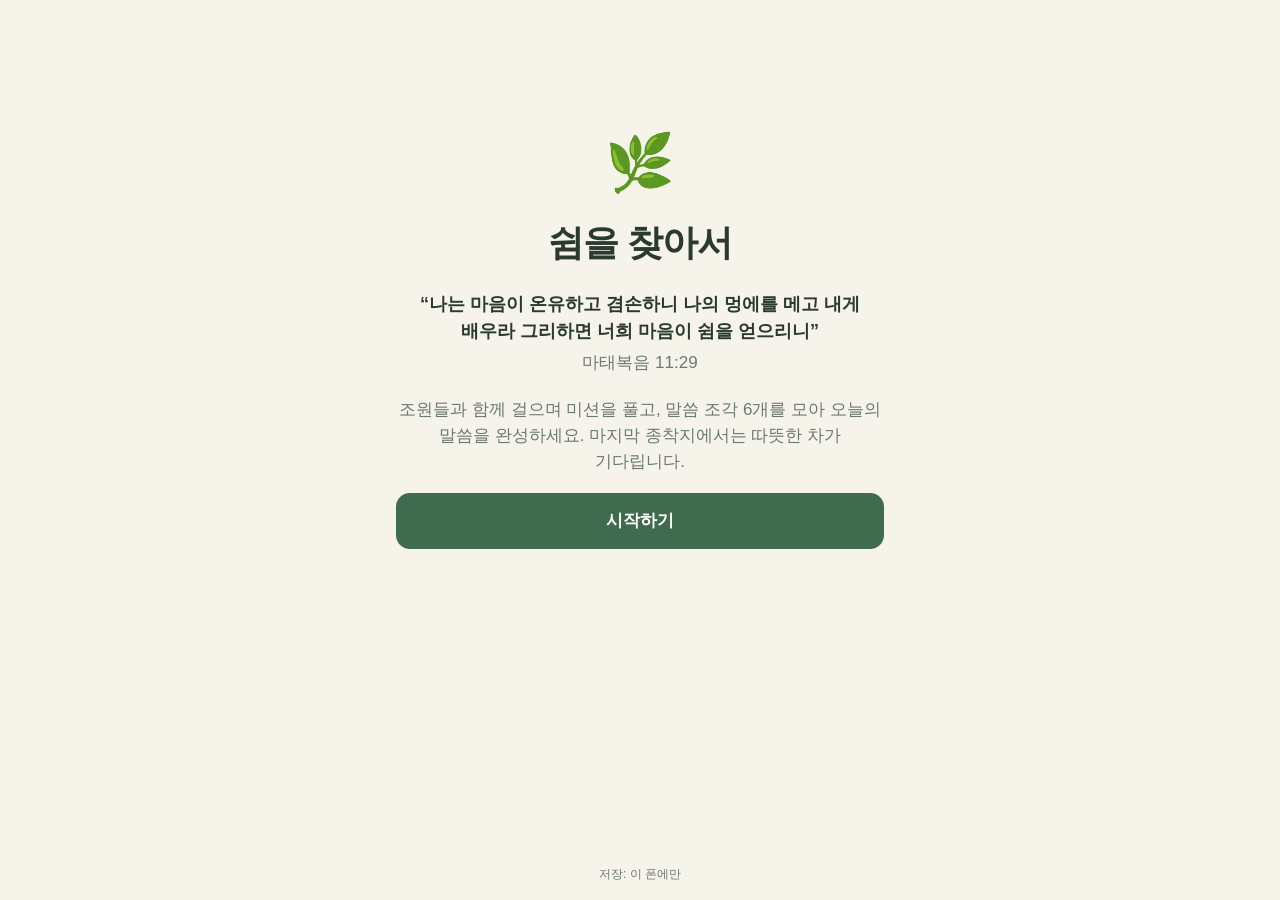
==== index.html @ 3e9741be "Add 쉼을 찾아서 mission web app for 연합예배 레크 Co-Authored-By: Claude Sonnet 5.5 <noreply@anthropic.com> Cla" ====
<!doctype html>
<html lang="ko">
<head>
<meta charset="utf-8">
<meta name="viewport" content="width=device-width, initial-scale=1, viewport-fit=cover">
<meta name="theme-color" content="#3f6b4f">
<title>쉼을 찾아서</title>
<link rel="stylesheet" href="css/style.css">
</head>
<body>
<div id="app"><p style="padding:24px">불러오는 중…</p></div>
<noscript>자바스크립트를 켜 주세요.</noscript>
<script src="js/config.js"></script>
<script src="js/data.js"></script>
<script src="js/app.js"></script>
</body>
</html>
---- css/style.css ----
:root{--bg:#f6f3ea;--card:#fff;--ink:#2b3a30;--sub:#6b7a6f;--g:#3f6b4f;--g2:#e3eee6;--warm:#d98c3f;--line:#dcd6c6;--bad:#c0504d}
*{box-sizing:border-box}
body{margin:0;background:var(--bg);color:var(--ink);font-family:-apple-system,"Apple SD Gothic Neo","Noto Sans KR","Malgun Gothic",sans-serif;font-size:17px;line-height:1.55;-webkit-text-size-adjust:100%}
#app{max-width:520px;margin:0 auto;min-height:100vh;display:flex;flex-direction:column}
.bar{display:flex;justify-content:space-between;align-items:center;padding:12px 16px;min-height:48px}
.back{color:var(--g);text-decoration:none;font-weight:600}
.who{background:var(--g2);color:var(--g);padding:2px 10px;border-radius:99px;font-size:14px;font-weight:600}
main{flex:1;padding:0 16px 24px}
.foot{padding:8px 16px 16px;text-align:center;color:var(--sub);font-size:12px}
h1{font-size:36px;margin:8px 0;letter-spacing:-1px}h2{font-size:22px;margin:4px 0 12px}h3{font-size:16px;margin:20px 0 8px;color:var(--g)}
.hero{text-align:center;padding-top:8vh}.leaf{font-size:56px}
.verse{font-size:18px;margin:20px 8px 4px;font-weight:600;word-break:keep-all}.ref{color:var(--sub);margin:0 0 20px}.lead{color:var(--sub);word-break:keep-all}
.btn{display:block;width:100%;text-align:center;background:var(--g);color:#fff;border:0;padding:15px;border-radius:14px;font-size:17px;font-weight:700;margin:16px 0 0;text-decoration:none;cursor:pointer}
.btn:disabled{opacity:.4}.btn.alt{background:var(--warm)}.btn.ghost{background:transparent;color:var(--g);border:1.5px solid var(--g)}
label{display:block;margin:16px 0 6px;font-weight:600}label.row{display:flex;gap:8px;font-weight:500;align-items:flex-start}
input[type=text],input:not([type]),textarea{width:100%;padding:13px;border:1.5px solid var(--line);border-radius:12px;font:inherit;background:#fff}
.chips{display:flex;flex-wrap:wrap;gap:8px}.chip{border:1.5px solid var(--line);background:#fff;border-radius:99px;padding:10px 16px;font:inherit;font-weight:600;color:var(--ink)}
.chip.on,.chip.pick{background:var(--g);color:#fff;border-color:var(--g)}.chip.used{opacity:.3}.chip.word{border-color:var(--g)}
.chips.line{min-height:48px;padding:8px;background:var(--g2);border-radius:12px}
.hint{color:var(--sub);font-size:14px;word-break:keep-all}.count{font-size:15px;color:var(--g);background:var(--g2);border-radius:99px;padding:2px 10px;vertical-align:middle}
.next{display:block;background:var(--g);color:#fff;border-radius:18px;padding:16px 18px;text-decoration:none;margin:14px 0}.next small{opacity:.8;display:block}.next b{font-size:24px;display:block}.next.ok{background:var(--warm)}
.steps{display:flex;flex-direction:column;gap:8px}.step{display:flex;align-items:center;gap:12px;background:var(--card);border:1.5px solid var(--line);border-radius:14px;padding:12px;text-decoration:none;color:inherit}
.step.cur{border-color:var(--g);box-shadow:0 0 0 3px var(--g2)}.step.done{opacity:.6}.dot{width:30px;height:30px;border-radius:50%;background:var(--g2);color:var(--g);display:grid;place-items:center;font-weight:700;flex:none}.step.done .dot{background:var(--g);color:#fff}
.txt{flex:1;display:flex;flex-direction:column}.txt small{color:var(--sub)}.t{font-size:12px;color:var(--sub)}
.links{display:flex;gap:8px;margin-top:16px;flex-wrap:wrap}.links a{flex:1;text-align:center;padding:12px 8px;background:#fff;border:1.5px solid var(--line);border-radius:12px;text-decoration:none;color:var(--ink);font-size:14px;font-weight:600;white-space:nowrap}
.shead{display:flex;gap:12px;align-items:center}.shead .ico{font-size:40px}.shead small{color:var(--sub)}.shead h2{margin:0}
.brief{background:#fff;border-radius:12px;padding:12px 14px;border:1px solid var(--line);word-break:keep-all}
.rules{padding-left:20px;color:var(--sub);font-size:15px;word-break:keep-all}
.timer{font-size:48px;text-align:center;font-variant-numeric:tabular-nums;font-weight:800;margin-top:8px}.timer.end{color:var(--bad)}
.kws{list-style:none;padding:0;margin:0;display:flex;flex-direction:column;gap:8px}.kw{display:flex;justify-content:space-between;gap:8px;align-items:center;background:#fff;border:1.5px solid var(--line);border-radius:12px;padding:10px 12px}.kw.ok{background:var(--g2);border-color:var(--g)}.kw button{background:var(--g);color:#fff;border:0;border-radius:8px;padding:8px 14px;font:inherit;font-weight:700}.kw button:disabled{opacity:.4}
.who2{font-size:13px;color:var(--sub);margin:12px 0 6px}
.q p{font-size:19px;font-weight:600;word-break:keep-all}.opt{display:block;width:100%;text-align:left;padding:14px;margin:8px 0;border:1.5px solid var(--line);background:#fff;border-radius:12px;font:inherit}.opt.wrong{background:#f6dcdb;border-color:var(--bad)}
.msg{margin-top:12px;color:var(--bad);font-size:15px;min-height:1em}
.clear{text-align:center;background:var(--g2);border-radius:18px;padding:24px 16px;margin:16px 0}.clear .big{font-size:26px;font-weight:800;color:var(--g)}.frag{font-size:22px;font-weight:700;margin:12px 0;word-break:keep-all}
.ok-box{background:var(--g2);border-radius:12px;padding:12px;font-weight:600;margin-top:12px}
.qrcard{text-align:center;background:#fff;border-radius:18px;padding:28px 16px;margin-top:16px;border:1.5px solid var(--line)}.word{font-size:44px;font-weight:800;color:var(--g);margin:8px 0}.story{font-size:19px;word-break:keep-all}
.prev{width:100%;border-radius:12px;margin-top:12px}
.pool{display:flex;flex-direction:column;gap:8px}.story-chip{text-align:left;padding:12px;border:1.5px solid var(--line);background:#fff;border-radius:12px;font:inherit;font-size:15px}.mk{display:inline-block;width:1.5em;color:var(--warm);font-weight:800}
.ord{display:flex;gap:8px;align-items:flex-start;background:var(--g2);border-radius:12px;padding:10px;margin-bottom:8px;font-size:15px}.ord .n{font-weight:800;color:var(--g)}.ord .tx{flex:1}.mv{display:flex;flex-direction:column;gap:4px}.mv button{border:0;background:#fff;border-radius:6px;padding:4px 8px}
.verse-box{background:#fff;border:1.5px dashed var(--g);border-radius:14px;padding:16px;font-size:20px;font-weight:700;word-break:keep-all;margin:14px 0;min-height:60px}.piece{color:var(--g)}.piece.empty{color:var(--line)}
.mapimg{width:100%;border-radius:12px}.flow{display:flex;flex-direction:column;align-items:center;gap:2px}.node{width:100%;background:#fff;border:1.5px solid var(--line);border-radius:12px;padding:8px 12px;display:grid;grid-template-columns:auto 1fr;column-gap:10px}.node span{grid-row:span 2;font-size:24px;align-self:center}.node small{color:var(--sub)}.node.cur{border-color:var(--g);background:var(--g2)}.node.done{opacity:.55}.arrow{color:var(--sub)}
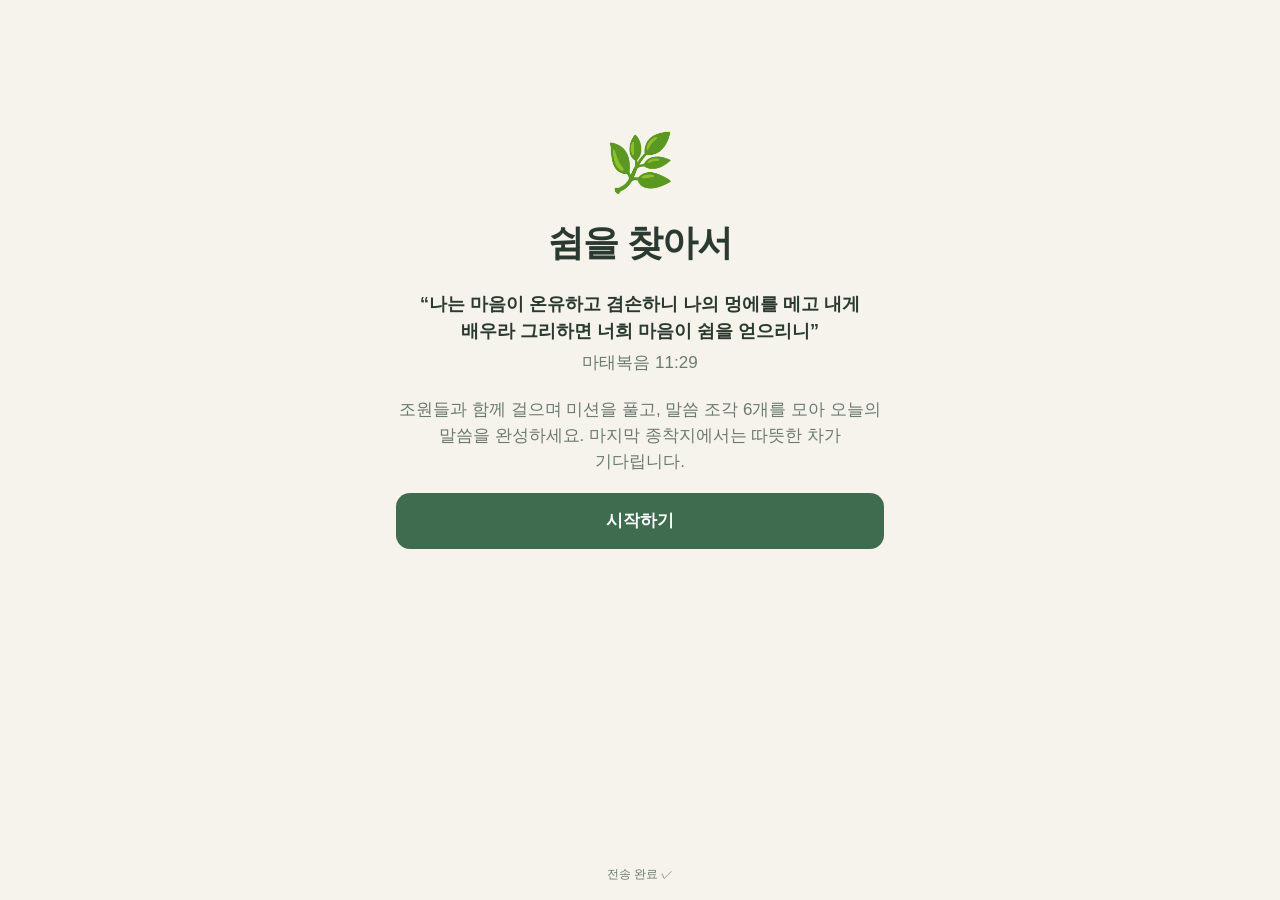
==== commit 30ea841c: "Pre-event review fixes: prayer page for members, QR button on roadmap, reset bug, stable puzzle orde" ====
--- a/index.html
+++ b/index.html
@@ -13,5 +13,6 @@
 <script src="js/config.js"></script>
 <script src="js/data.js"></script>
 <script src="js/app.js"></script>
+<script>if ("serviceWorker" in navigator && location.protocol === "https:") navigator.serviceWorker.register("sw.js").catch(function () {});</script>
 </body>
 </html>
--- a/css/style.css
+++ b/css/style.css
@@ -39,3 +39,6 @@
 .ord{display:flex;gap:8px;align-items:flex-start;background:var(--g2);border-radius:12px;padding:10px;margin-bottom:8px;font-size:15px}.ord .n{font-weight:800;color:var(--g)}.ord .tx{flex:1}.mv{display:flex;flex-direction:column;gap:4px}.mv button{border:0;background:#fff;border-radius:6px;padding:4px 8px}
 .verse-box{background:#fff;border:1.5px dashed var(--g);border-radius:14px;padding:16px;font-size:20px;font-weight:700;word-break:keep-all;margin:14px 0;min-height:60px}.piece{color:var(--g)}.piece.empty{color:var(--line)}
 .mapimg{width:100%;border-radius:12px}.flow{display:flex;flex-direction:column;align-items:center;gap:2px}.node{width:100%;background:#fff;border:1.5px solid var(--line);border-radius:12px;padding:8px 12px;display:grid;grid-template-columns:auto 1fr;column-gap:10px}.node span{grid-row:span 2;font-size:24px;align-self:center}.node small{color:var(--sub)}.node.cur{border-color:var(--g);background:var(--g2)}.node.done{opacity:.55}.arrow{color:var(--sub)}
+.step.locked{opacity:.55;border-style:dashed}.node.locked{opacity:.55;border-style:dashed}
+.links.sm button{flex:1;padding:10px 6px;background:#fff;border:1.5px solid var(--line);border-radius:12px;font:inherit;font-size:13px;color:var(--sub)}.links.sm a{font-size:13px;color:var(--sub)}.links.sm button:disabled{opacity:.4}
+.cam{background:#000;border-radius:14px;overflow:hidden;aspect-ratio:3/4;display:grid;place-items:center}.cam video{width:100%;height:100%;object-fit:cover}
